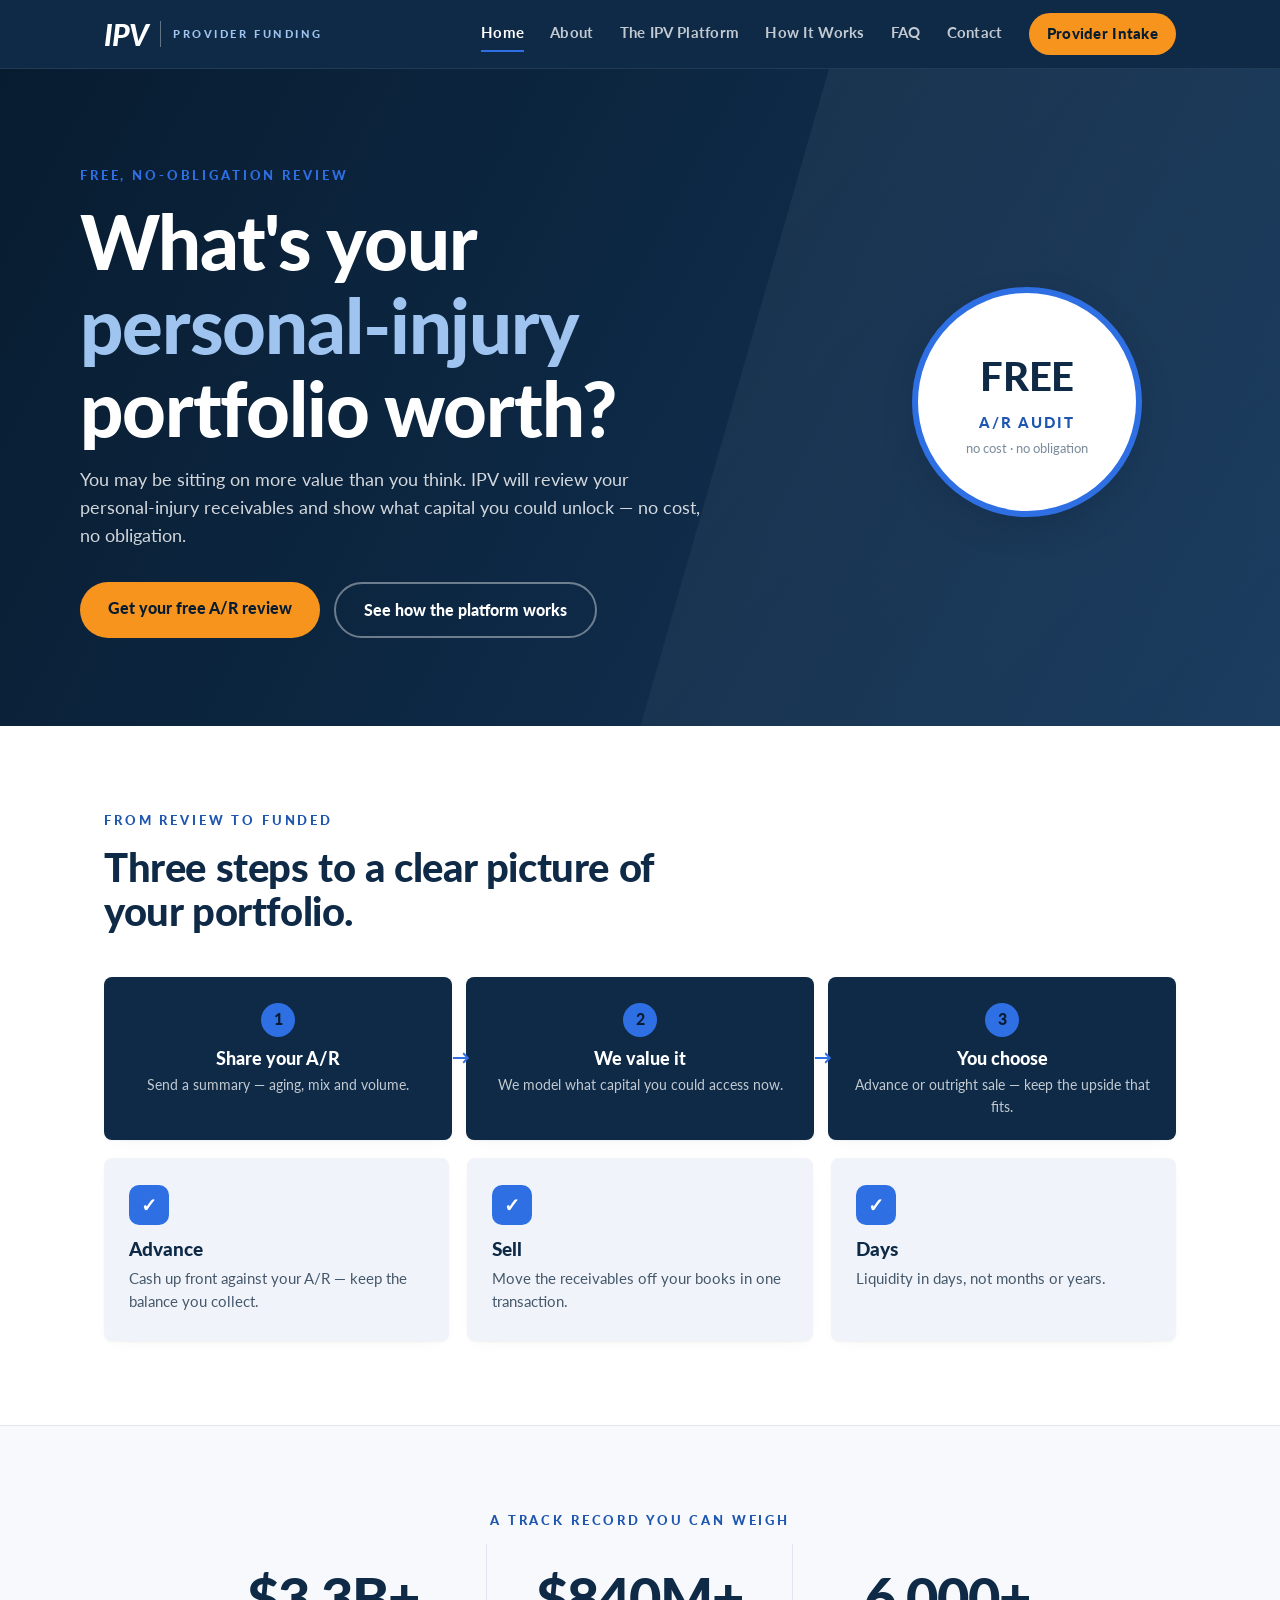
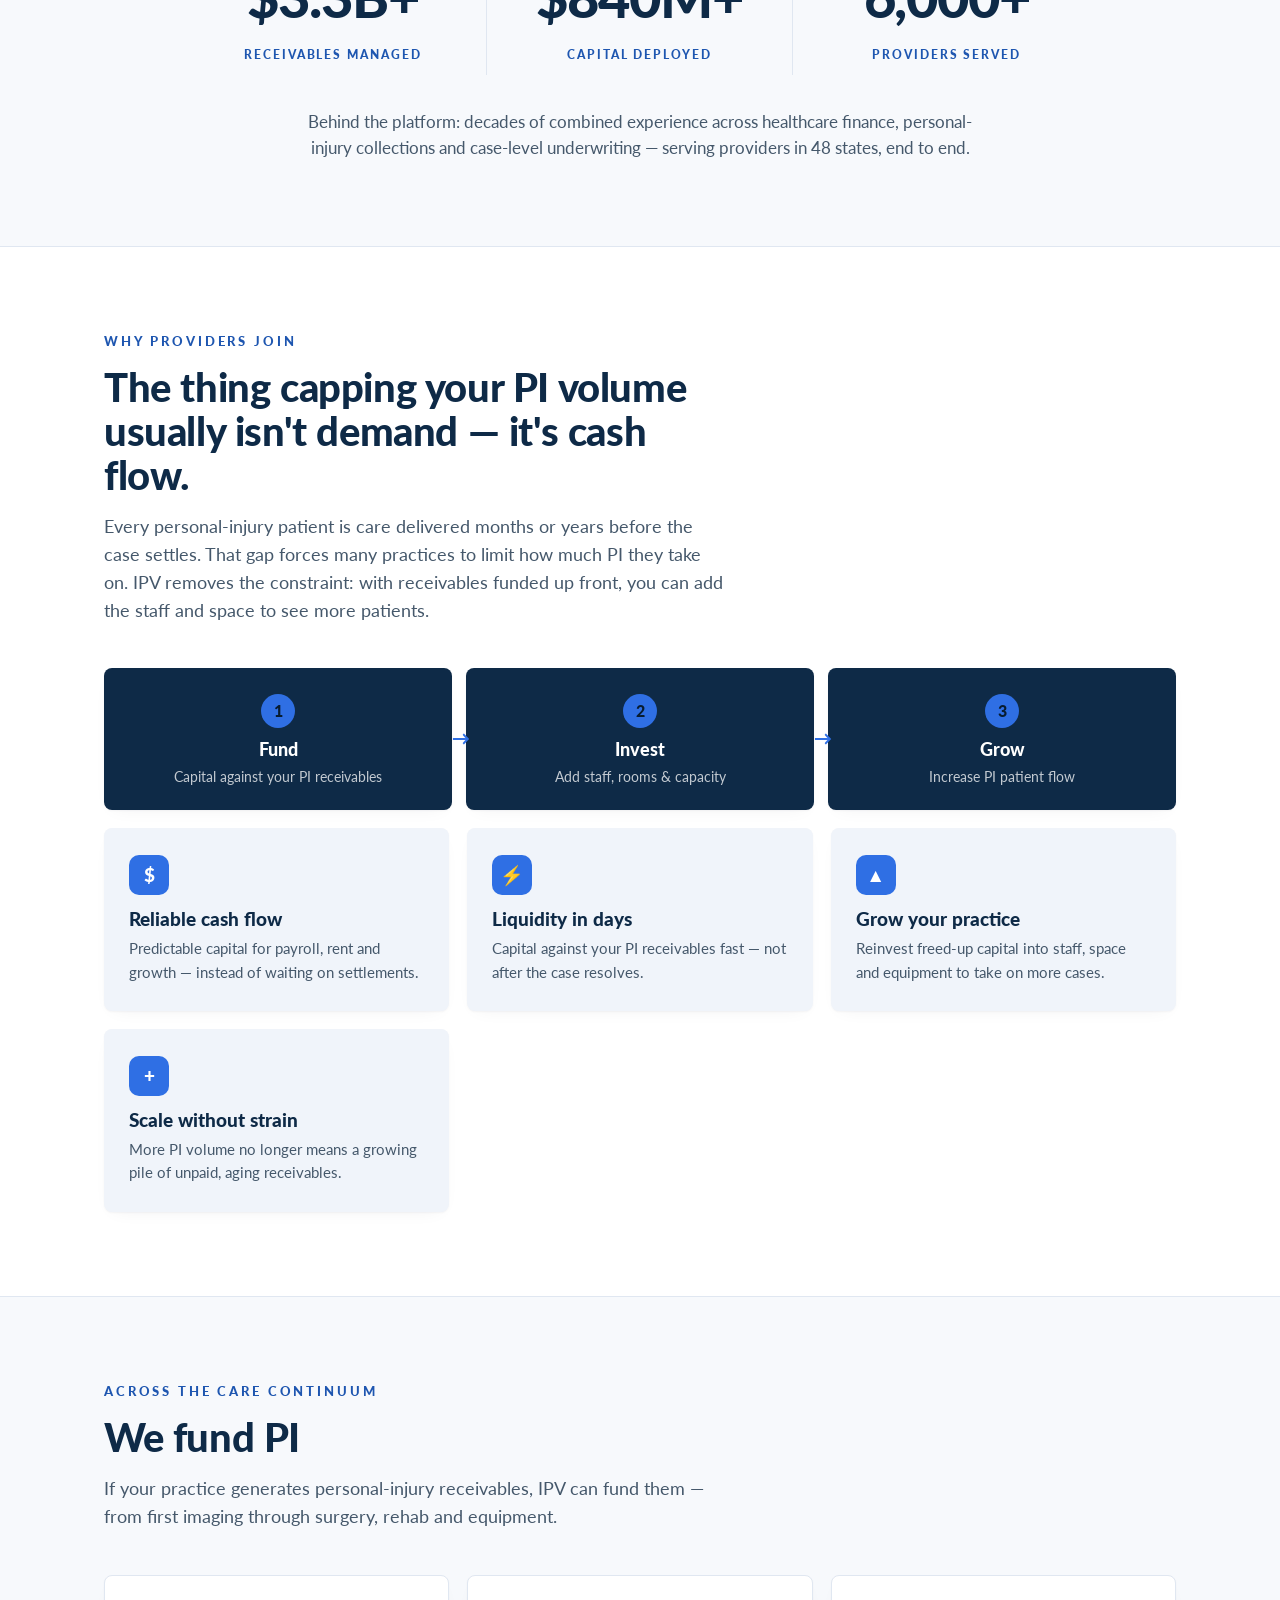
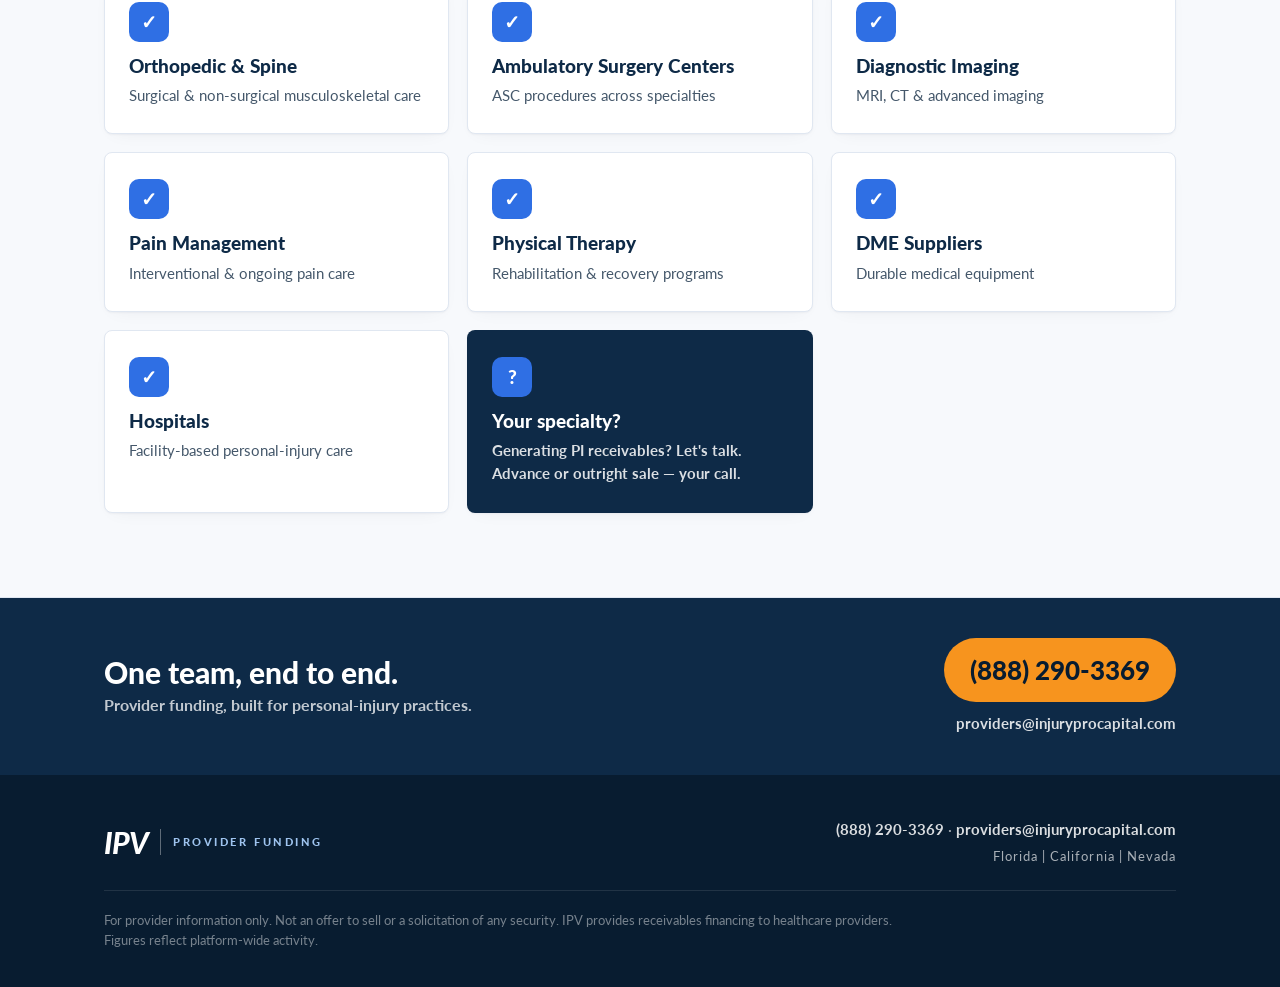
==== v2/index.html @ eb487a81 "add v2 preview (bank-like credibility pass from 2026-07-02 team call) Co-Authored-By: Claude Fable 5" ====
<!doctype html>
<html lang="en">
  <head>
    <meta charset="UTF-8" />
    <meta name="viewport" content="width=device-width, initial-scale=1.0" />
    <title>IPV — Provider Funding for Personal-Injury Practices</title>
    <!-- Preview build: keep search engines out until the real domain launches. Remove at launch. -->
    <meta name="robots" content="noindex, nofollow" />
    <meta name="description" content="IPV funds healthcare providers against verified personal-injury receivables and manages collection to settlement. Predictable cash flow, liquidity in days." />
    <link rel="preconnect" href="https://fonts.googleapis.com" />
    <link rel="preconnect" href="https://fonts.gstatic.com" crossorigin />
    <link href="https://fonts.googleapis.com/css2?family=Lato:ital,wght@0,400;0,700;0,900;1,700&display=swap" rel="stylesheet" />
    <link rel="icon" href="data:image/svg+xml,%3Csvg xmlns='http://www.w3.org/2000/svg' viewBox='0 0 32 32'%3E%3Crect width='32' height='32' rx='6' fill='%230E2A47'/%3E%3Ctext x='16' y='22' font-family='Lato,Arial,sans-serif' font-size='14' font-weight='900' fill='white' text-anchor='middle'%3EIPV%3C/text%3E%3C/svg%3E" />
    <script type="module" crossorigin src="./assets/index-DgS5HdBk.js"></script>
    <link rel="stylesheet" crossorigin href="./assets/index-qKD-iIcr.css">
  </head>
  <body>
    <div id="root"></div>
  </body>
</html>
---- v2/assets/index-qKD-iIcr.css ----
:root{--navy-900: #081c30;--navy-800: #0e2a47;--navy-700: #16385c;--navy-600: #1f4470;--blue-600: #1e56b0;--blue-500: #2f6fe4;--cyan-400: #9fc4ef;--cyan-500: #2f6fe4;--cyan-600: #1e56b0;--orange-500: #f7941e;--orange-600: #e07f0a;--ink-900: #14212e;--ink-600: #45586b;--ink-400: #7b8b9b;--panel-100: #f0f4fa;--panel-50: #f7f9fc;--line-200: #e0e7f1;--white: #ffffff;--radius: 8px;--shadow-card: 0 1px 2px rgba(8, 28, 48, .04), 0 6px 18px -10px rgba(8, 28, 48, .08);--shadow-pop: 0 12px 40px -12px rgba(8, 28, 48, .3);--max: 1120px}*{margin:0;padding:0;box-sizing:border-box}html{scroll-behavior:smooth}body{font-family:Lato,Helvetica Neue,Arial,sans-serif;color:var(--ink-900);background:var(--white);line-height:1.55;-webkit-font-smoothing:antialiased}img{max-width:100%;display:block}a{color:var(--cyan-600);text-decoration:none}a:hover{text-decoration:underline}.wrap{max-width:var(--max);margin:0 auto;padding:0 24px}.kicker{font-size:13px;font-weight:900;letter-spacing:.22em;text-transform:uppercase;color:var(--cyan-500);margin-bottom:14px}.kicker.on-light,.kicker.orange{color:var(--blue-600)}h1,h2,h3{line-height:1.1;font-weight:900}.display{font-size:clamp(44px,6.5vw,76px);color:var(--white);letter-spacing:-.015em}.display .em{color:var(--cyan-400)}.h2{font-size:clamp(28px,4vw,40px);color:var(--navy-800);letter-spacing:-.01em}.h2.on-dark{color:var(--white)}.lede{font-size:18px;color:var(--ink-600);max-width:62ch;margin-top:16px}.lede.on-dark{color:#ffffffd1}.nav{position:sticky;top:0;z-index:50;background:var(--navy-800);border-bottom:1px solid rgba(255,255,255,.08)}.nav-inner{max-width:var(--max);margin:0 auto;padding:0 24px;height:68px;display:flex;align-items:center;justify-content:space-between;gap:24px}.nav-links{display:flex;align-items:center;gap:26px;flex-wrap:wrap}.nav-links a{color:#ffffffbf;font-size:14.5px;font-weight:700;letter-spacing:.02em;text-decoration:none;padding:6px 0;border-bottom:2px solid transparent}.nav-links a:hover{color:var(--white);text-decoration:none}.nav-links a.active{color:var(--white);border-bottom-color:var(--cyan-500)}.nav-cta{background:var(--orange-500);color:var(--navy-900)!important;padding:10px 18px!important;border-radius:999px;border-bottom:none!important;font-weight:900!important;white-space:nowrap}.nav-cta:hover{background:#ffa63a}.logo{display:flex;align-items:center;gap:12px;text-decoration:none!important}.logo-mark{font-size:30px;font-weight:900;font-style:italic;color:var(--white);letter-spacing:-.03em;line-height:1}.logo-div{width:1px;height:26px;background:#ffffff59}.logo-tag{font-size:10.5px;font-weight:900;letter-spacing:.24em;color:var(--cyan-400);text-transform:uppercase}.hero{position:relative;background:linear-gradient(118deg,var(--navy-900) 0%,var(--navy-800) 55%,var(--navy-700) 100%);color:var(--white);overflow:hidden}.hero:after{content:"";position:absolute;top:-40%;right:-12%;width:55%;height:200%;background:linear-gradient(118deg,#ffffff0f,#ffffff03);transform:rotate(16deg);pointer-events:none}.hero-inner{position:relative;z-index:1;padding:96px 0 88px;display:grid;grid-template-columns:minmax(0,1.35fr) minmax(0,.65fr);gap:56px;align-items:center}.hero-badge{justify-self:center;background:var(--white);color:var(--navy-800);border-radius:50%;width:230px;height:230px;display:flex;flex-direction:column;align-items:center;justify-content:center;text-align:center;gap:4px;box-shadow:var(--shadow-pop);border:6px solid var(--blue-500)}.hero-badge .big{font-size:40px;font-weight:900;letter-spacing:-.01em}.hero-badge .mid{font-size:15px;font-weight:900;letter-spacing:.14em;color:var(--blue-600);text-transform:uppercase}.hero-badge .small{font-size:12.5px;color:var(--ink-400)}.btn-row{display:flex;gap:14px;margin-top:32px;flex-wrap:wrap}.btn{display:inline-block;font-weight:900;font-size:16px;border-radius:999px;padding:14px 28px;text-decoration:none!important;transition:transform .06s ease,background .15s ease}.btn:active{transform:translateY(1px)}.btn-primary{background:var(--orange-500);color:var(--navy-900)}.btn-primary:hover{background:#ffa63a}.btn-ghost{border:2px solid rgba(255,255,255,.4);color:var(--white)}.btn-ghost:hover{border-color:var(--white)}.btn-navy{background:var(--navy-800);color:var(--white)}.btn-navy:hover{background:var(--navy-700)}.section{padding:84px 0}.section.tint{background:var(--panel-50);border-top:1px solid var(--line-200);border-bottom:1px solid var(--line-200)}.section.dark{background:linear-gradient(118deg,var(--navy-900),var(--navy-800));color:var(--white)}.section-head{max-width:70ch;margin-bottom:44px}.steps{display:grid;grid-template-columns:repeat(auto-fit,minmax(200px,1fr));gap:14px;counter-reset:step}.step{position:relative;background:var(--navy-800);color:var(--white);border-radius:var(--radius);padding:26px 22px 22px;text-align:center;box-shadow:var(--shadow-card)}.step .n{width:34px;height:34px;border-radius:50%;background:var(--cyan-500);color:var(--navy-900);font-weight:900;display:flex;align-items:center;justify-content:center;margin:0 auto 12px}.step h3{font-size:18px;margin-bottom:6px}.step p{font-size:14px;color:#ffffffbf}.step+.step:before{content:"→";position:absolute;left:-14px;top:50%;transform:translateY(-50%);color:var(--blue-500);font-weight:900;font-size:18px}@media(max-width:720px){.step+.step:before{display:none}}.cards{display:grid;grid-template-columns:repeat(auto-fit,minmax(260px,1fr));gap:18px}.card{background:var(--white);border:1px solid var(--line-200);border-radius:var(--radius);padding:26px 24px;box-shadow:var(--shadow-card)}.card.tinted{background:var(--panel-100);border-color:transparent}.chip{width:40px;height:40px;border-radius:10px;background:var(--cyan-500);color:var(--white);font-size:19px;font-weight:900;display:flex;align-items:center;justify-content:center;margin-bottom:14px}.chip.orange{background:var(--orange-500)}.chip.navy{background:var(--navy-800)}.card h3{font-size:18.5px;color:var(--navy-800);margin-bottom:8px}.card p{font-size:15px;color:var(--ink-600)}.card.accent{background:var(--navy-800);border-color:transparent}.card.accent h3{color:var(--white)}.card.accent p{color:#ffffffd9;font-weight:700}.card.accent .chip{background:var(--blue-500)}.statband{background:var(--white);border:1px solid var(--line-200);border-top:3px solid var(--blue-600);border-radius:var(--radius);overflow:hidden;display:grid;grid-template-columns:repeat(auto-fit,minmax(160px,1fr));box-shadow:var(--shadow-card)}.stat{padding:34px 18px;text-align:center;border-right:1px solid var(--line-200)}.stat:last-child{border-right:none}.stat .v{font-size:clamp(30px,3.4vw,42px);font-weight:900;color:var(--navy-800);letter-spacing:-.01em}.stat .l{font-size:11.5px;font-weight:900;letter-spacing:.14em;text-transform:uppercase;color:var(--ink-400);margin-top:6px}.cred{text-align:center}.cred .cred-metrics{display:grid;grid-template-columns:repeat(auto-fit,minmax(220px,1fr));gap:0;max-width:920px;margin:0 auto}.cred .m{padding:10px 24px;border-right:1px solid var(--line-200)}.cred .m:last-child{border-right:none}.cred .m .v{font-size:clamp(40px,4.6vw,56px);font-weight:900;color:var(--navy-800);letter-spacing:-.02em}.cred .m .l{font-size:12px;font-weight:900;letter-spacing:.16em;text-transform:uppercase;color:var(--blue-600);margin-top:6px}.cred .cred-line{margin:34px auto 0;max-width:68ch;color:var(--ink-600);font-size:17px}@media(max-width:720px){.cred .m{border-right:none;padding:16px 24px}}.band{background:var(--navy-800);color:var(--white);border-radius:var(--radius) var(--radius) 0 0;padding:34px 34px 26px}.band h3{font-size:20px;margin-bottom:8px}.band p{color:#fffc;max-width:90ch}.band+.statband{border-radius:0 0 var(--radius) var(--radius);box-shadow:none;border-top:none}.cta{background:var(--navy-800);color:var(--white)}.cta-inner{max-width:var(--max);margin:0 auto;padding:40px 24px;display:flex;align-items:center;justify-content:space-between;gap:24px;flex-wrap:wrap}.cta h2{font-size:clamp(22px,3vw,30px)}.cta .sub{font-weight:700;margin-top:4px;font-size:15.5px;color:#ffffffbf}.cta-contact{text-align:right}.cta-contact .phone{display:inline-block;background:var(--orange-500);border-radius:999px;padding:12px 26px;font-size:clamp(20px,2.4vw,26px);font-weight:900}.cta-contact .phone a{color:var(--navy-900);text-decoration:none}.cta-contact .phone a:hover{text-decoration:none}.cta-contact .email{font-weight:700;font-size:15px;margin-top:10px}.cta-contact .email a{color:#ffffffd9}@media(max-width:640px){.cta-contact{text-align:left}}.prose{max-width:74ch}.prose h2{font-size:26px;color:var(--navy-800);margin:40px 0 14px}.prose h2:first-child{margin-top:0}.prose p{margin-bottom:16px;font-size:17px;color:var(--ink-600)}.prose p.pull{font-size:21px;font-weight:700;color:var(--navy-800);border-left:4px solid var(--orange-500);padding-left:18px}.panels{display:grid;grid-template-columns:repeat(auto-fit,minmax(280px,1fr));gap:18px}.panel{border-radius:var(--radius);padding:30px 26px;background:var(--white);border:1px solid var(--line-200);box-shadow:var(--shadow-card)}.panel .label{font-size:12px;font-weight:900;letter-spacing:.2em;text-transform:uppercase;color:var(--orange-600);margin-bottom:12px}.panel h3{font-size:21px;color:var(--navy-800);margin-bottom:10px}.panel p{color:var(--ink-600);font-size:15.5px}.panel.problem{border-top:4px solid var(--navy-800)}.panel.solution{border-top:4px solid var(--cyan-500)}.panel.upside{border-top:4px solid var(--orange-500)}.form-grid{display:grid;grid-template-columns:1fr 1fr;gap:18px;max-width:780px}.form-grid .full{grid-column:1 / -1}@media(max-width:640px){.form-grid{grid-template-columns:1fr}}.field label{display:block;font-size:13px;font-weight:900;letter-spacing:.06em;text-transform:uppercase;color:var(--navy-800);margin-bottom:6px}.field input,.field textarea{width:100%;font:inherit;font-size:15.5px;padding:12px 14px;border:1.5px solid var(--line-200);border-radius:8px;background:var(--white);color:var(--ink-900)}.field input:focus,.field textarea:focus{outline:none;border-color:var(--cyan-500);box-shadow:0 0 0 3px #29b6f62e}.field textarea{min-height:110px;resize:vertical}.form-note{margin-top:18px;padding:16px 18px;background:var(--panel-100);border-left:4px solid var(--cyan-500);border-radius:6px;font-size:14.5px;color:var(--ink-600);max-width:780px}.faq{max-width:820px}.faq details{border:1px solid var(--line-200);border-radius:var(--radius);background:var(--white);padding:0;margin-bottom:12px;box-shadow:var(--shadow-card);overflow:hidden}.faq summary{cursor:pointer;list-style:none;padding:18px 22px;font-weight:900;font-size:16.5px;color:var(--navy-800);display:flex;justify-content:space-between;align-items:center;gap:16px}.faq summary::-webkit-details-marker{display:none}.faq summary:after{content:"+";font-size:22px;color:var(--cyan-600);font-weight:400}.faq details[open] summary:after{content:"–"}.faq details p{padding:0 22px 18px;color:var(--ink-600);font-size:15.5px}.info-box{background:var(--navy-800);color:var(--white);border-radius:var(--radius);padding:40px 38px;max-width:560px;box-shadow:var(--shadow-pop)}.info-box h3{font-size:22px;margin-bottom:18px}.info-row{display:flex;gap:14px;align-items:baseline;margin-bottom:14px;font-size:17px}.info-row .k{font-size:11.5px;font-weight:900;letter-spacing:.16em;text-transform:uppercase;color:var(--cyan-400);min-width:74px}.info-row a{color:var(--white);font-weight:700}.footer{background:var(--navy-900);color:#ffffffa6}.footer-inner{max-width:var(--max);margin:0 auto;padding:44px 24px 36px}.footer-top{display:flex;justify-content:space-between;align-items:center;gap:24px;flex-wrap:wrap;padding-bottom:24px;border-bottom:1px solid rgba(255,255,255,.1)}.footer-contact{font-size:14.5px;text-align:right}.footer-contact a{color:#ffffffd9;font-weight:700}.footer-regions{font-size:13px;letter-spacing:.08em;margin-top:4px}.footer-disclaimer{padding-top:20px;font-size:12.5px;line-height:1.6;color:#ffffff73;max-width:100ch}@media(max-width:880px){.hero-inner{grid-template-columns:1fr;padding:64px 0 60px}.hero-badge{display:none}.nav-inner{height:auto;padding:12px 24px;flex-wrap:wrap}}
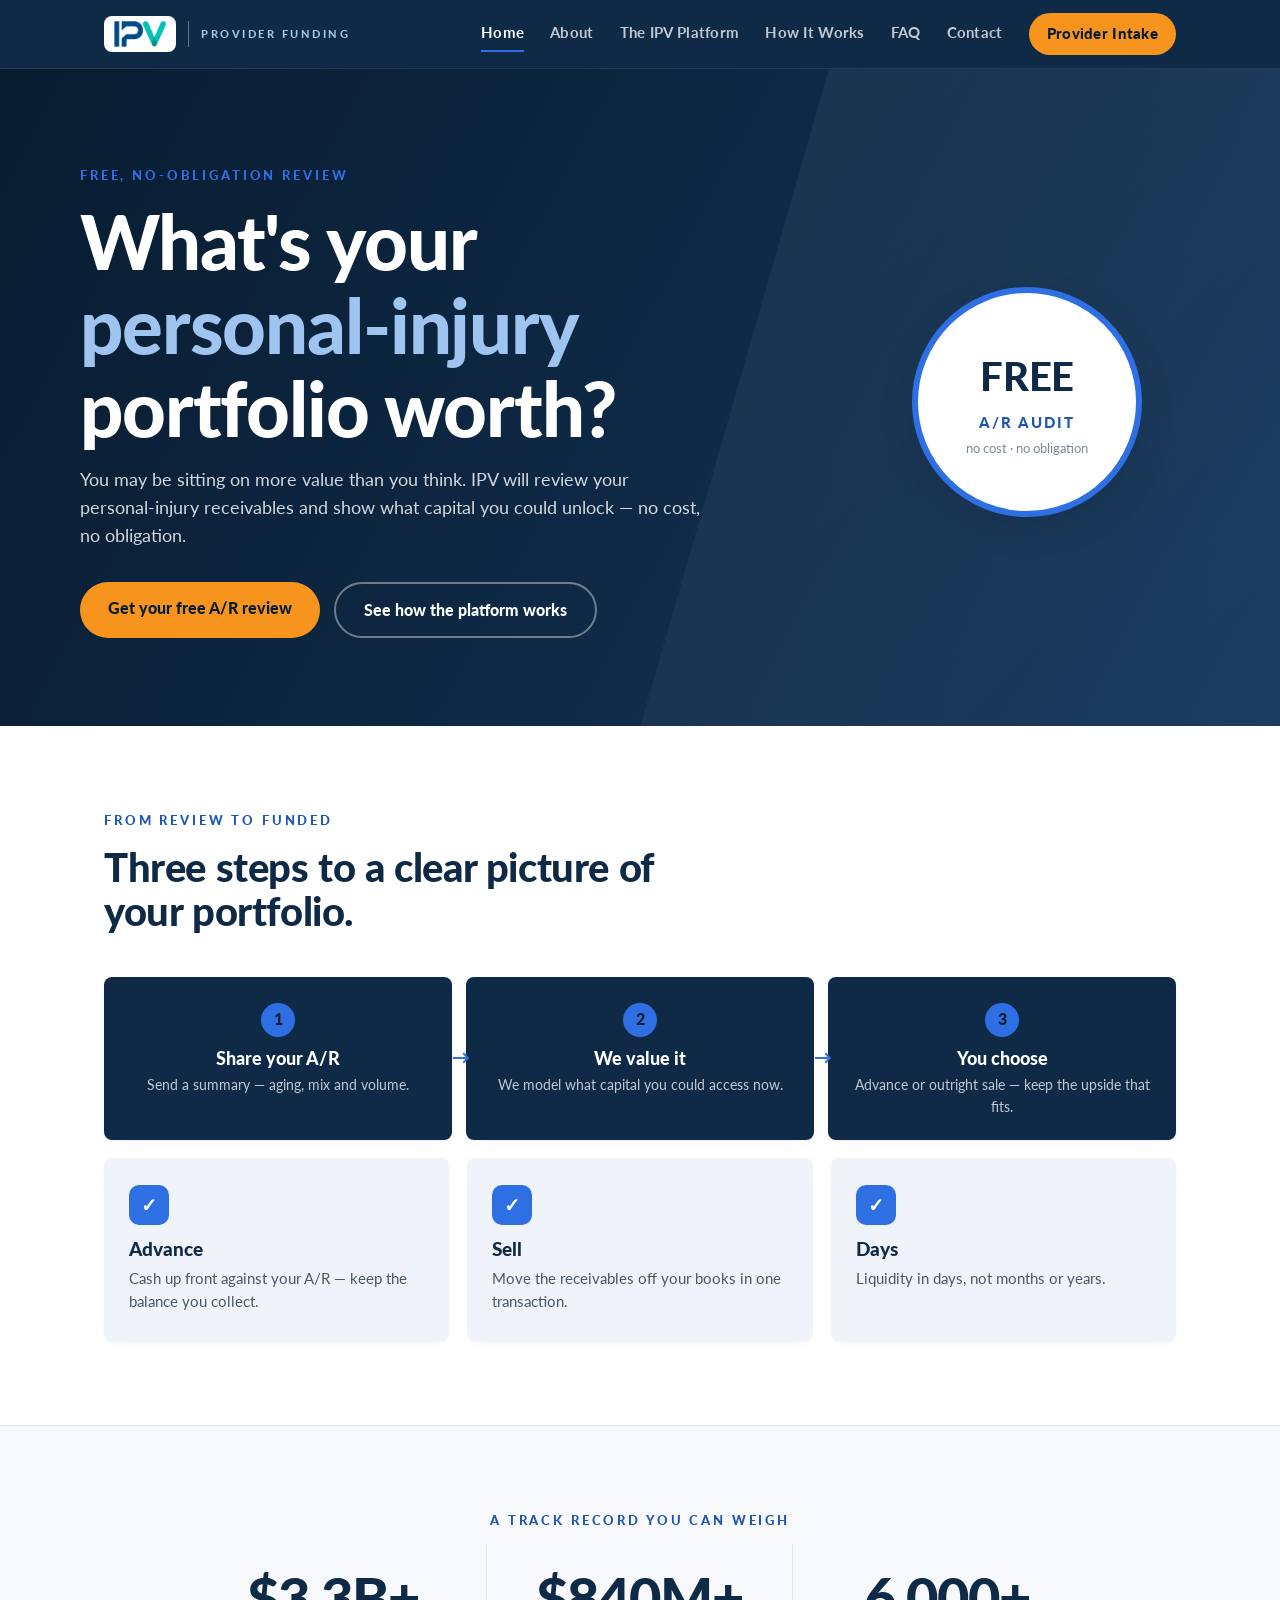
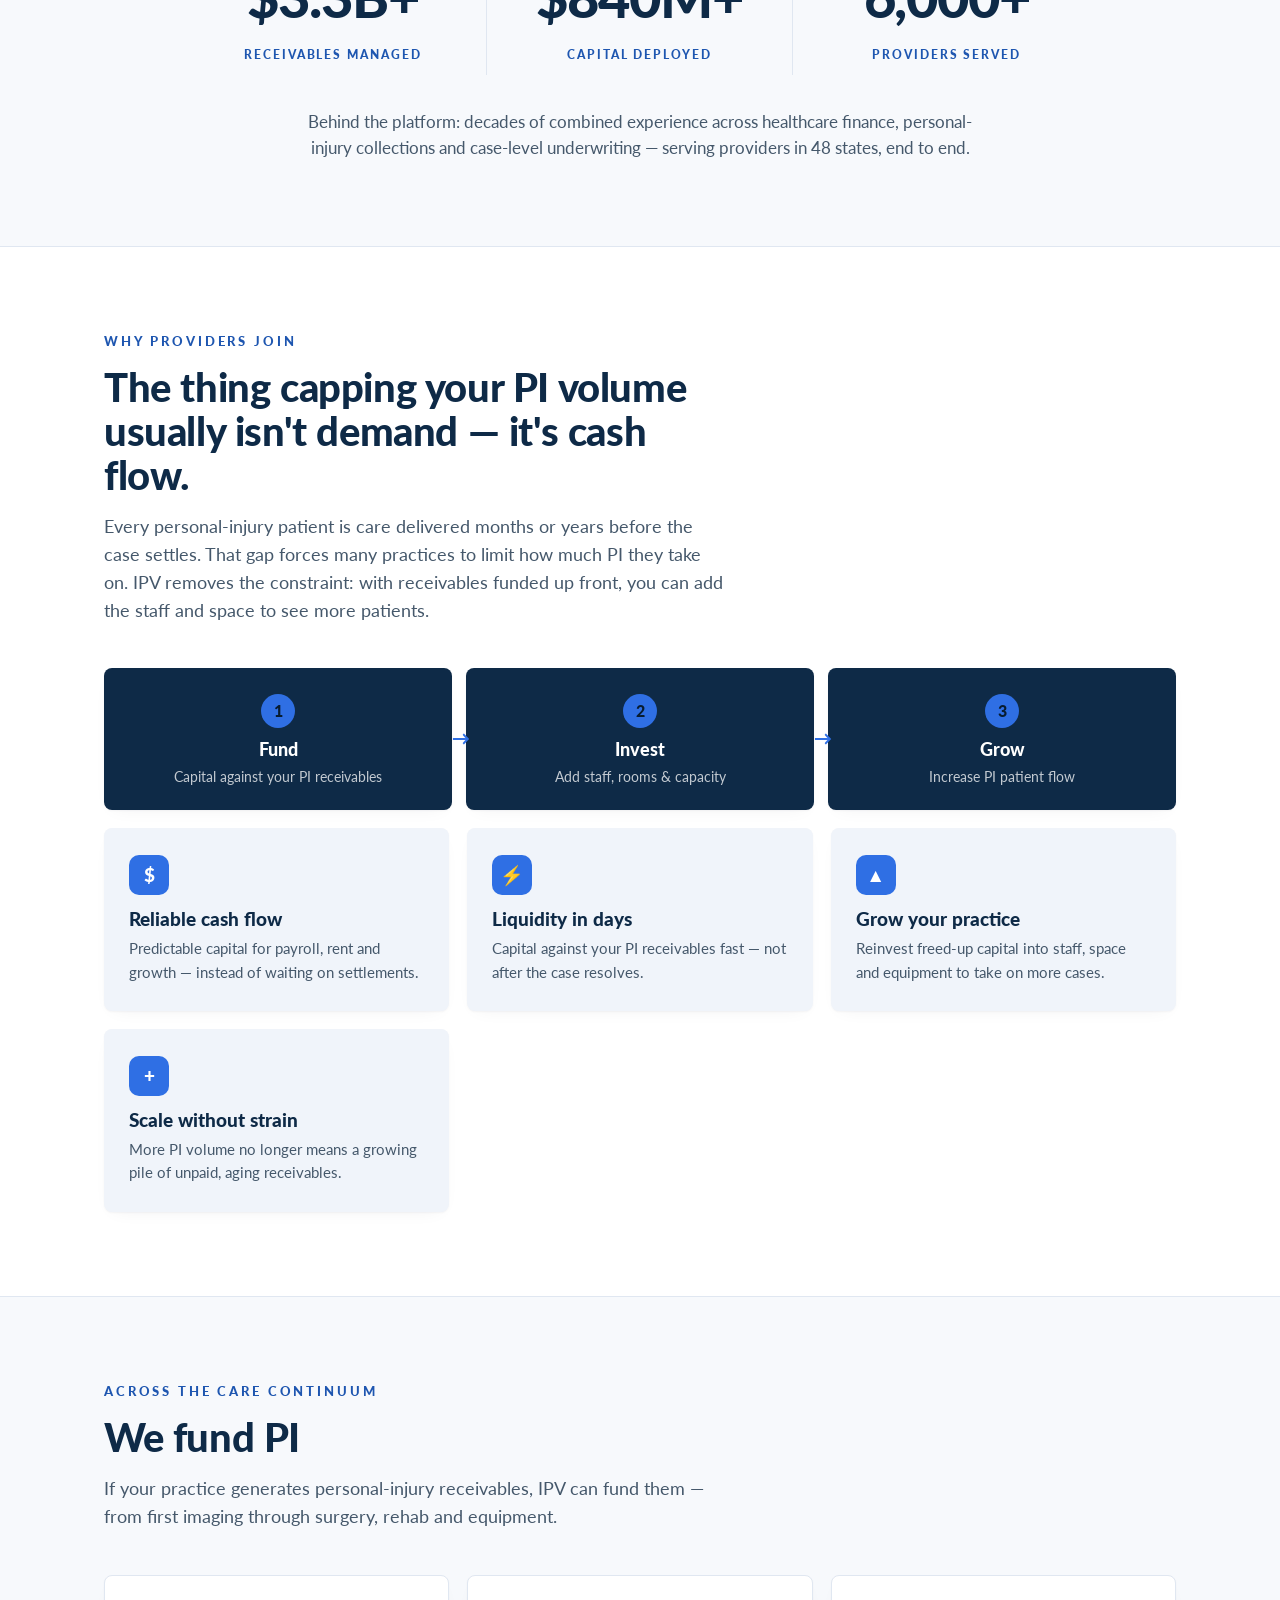
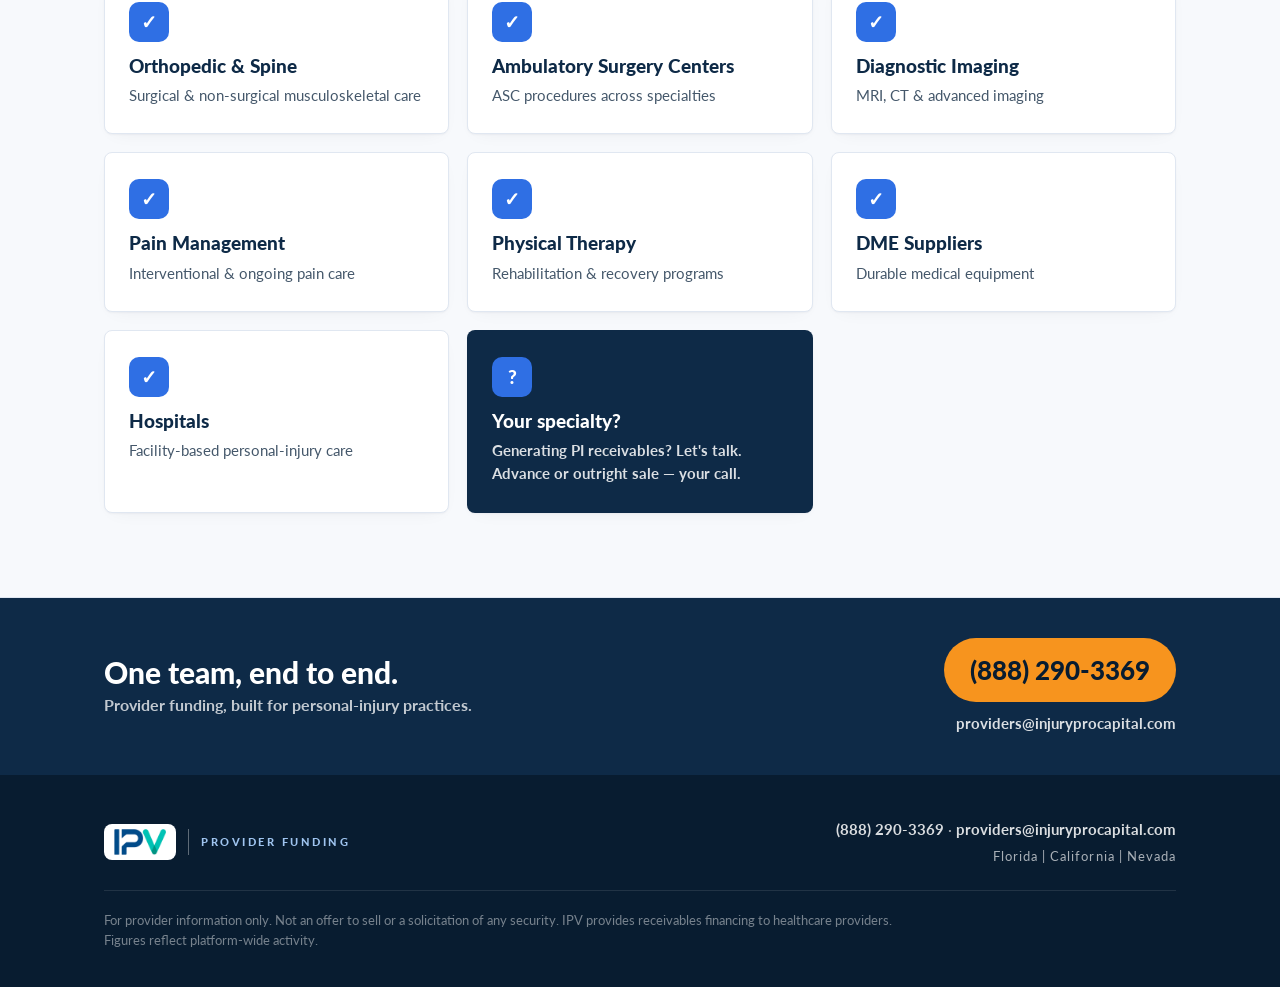
==== commit 892eeb91: "splash gate at root (pending client approval); v2+logo build at /v2/ Co-Authored-By: Claude Fable 5 " ====
--- a/v2/index.html
+++ b/v2/index.html
@@ -10,9 +10,9 @@
     <link rel="preconnect" href="https://fonts.googleapis.com" />
     <link rel="preconnect" href="https://fonts.gstatic.com" crossorigin />
     <link href="https://fonts.googleapis.com/css2?family=Lato:ital,wght@0,400;0,700;0,900;1,700&display=swap" rel="stylesheet" />
-    <link rel="icon" href="data:image/svg+xml,%3Csvg xmlns='http://www.w3.org/2000/svg' viewBox='0 0 32 32'%3E%3Crect width='32' height='32' rx='6' fill='%230E2A47'/%3E%3Ctext x='16' y='22' font-family='Lato,Arial,sans-serif' font-size='14' font-weight='900' fill='white' text-anchor='middle'%3EIPV%3C/text%3E%3C/svg%3E" />
-    <script type="module" crossorigin src="./assets/index-DgS5HdBk.js"></script>
-    <link rel="stylesheet" crossorigin href="./assets/index-qKD-iIcr.css">
+    <link rel="icon" type="image/png" href="./favicon.png" />
+    <script type="module" crossorigin src="./assets/index-C9nj7sQJ.js"></script>
+    <link rel="stylesheet" crossorigin href="./assets/index-Cun9yzfp.css">
   </head>
   <body>
     <div id="root"></div>
--- a/v2/assets/index-Cun9yzfp.css
+++ b/v2/assets/index-Cun9yzfp.css
@@ -0,0 +1 @@
+:root{--navy-900: #081c30;--navy-800: #0e2a47;--navy-700: #16385c;--navy-600: #1f4470;--blue-600: #1e56b0;--blue-500: #2f6fe4;--cyan-400: #9fc4ef;--cyan-500: #2f6fe4;--cyan-600: #1e56b0;--orange-500: #f7941e;--orange-600: #e07f0a;--ink-900: #14212e;--ink-600: #45586b;--ink-400: #7b8b9b;--panel-100: #f0f4fa;--panel-50: #f7f9fc;--line-200: #e0e7f1;--white: #ffffff;--radius: 8px;--shadow-card: 0 1px 2px rgba(8, 28, 48, .04), 0 6px 18px -10px rgba(8, 28, 48, .08);--shadow-pop: 0 12px 40px -12px rgba(8, 28, 48, .3);--max: 1120px}*{margin:0;padding:0;box-sizing:border-box}html{scroll-behavior:smooth}body{font-family:Lato,Helvetica Neue,Arial,sans-serif;color:var(--ink-900);background:var(--white);line-height:1.55;-webkit-font-smoothing:antialiased}img{max-width:100%;display:block}a{color:var(--cyan-600);text-decoration:none}a:hover{text-decoration:underline}.wrap{max-width:var(--max);margin:0 auto;padding:0 24px}.kicker{font-size:13px;font-weight:900;letter-spacing:.22em;text-transform:uppercase;color:var(--cyan-500);margin-bottom:14px}.kicker.on-light,.kicker.orange{color:var(--blue-600)}h1,h2,h3{line-height:1.1;font-weight:900}.display{font-size:clamp(44px,6.5vw,76px);color:var(--white);letter-spacing:-.015em}.display .em{color:var(--cyan-400)}.h2{font-size:clamp(28px,4vw,40px);color:var(--navy-800);letter-spacing:-.01em}.h2.on-dark{color:var(--white)}.lede{font-size:18px;color:var(--ink-600);max-width:62ch;margin-top:16px}.lede.on-dark{color:#ffffffd1}.nav{position:sticky;top:0;z-index:50;background:var(--navy-800);border-bottom:1px solid rgba(255,255,255,.08)}.nav-inner{max-width:var(--max);margin:0 auto;padding:0 24px;height:68px;display:flex;align-items:center;justify-content:space-between;gap:24px}.nav-links{display:flex;align-items:center;gap:26px;flex-wrap:wrap}.nav-links a{color:#ffffffbf;font-size:14.5px;font-weight:700;letter-spacing:.02em;text-decoration:none;padding:6px 0;border-bottom:2px solid transparent}.nav-links a:hover{color:var(--white);text-decoration:none}.nav-links a.active{color:var(--white);border-bottom-color:var(--cyan-500)}.nav-cta{background:var(--orange-500);color:var(--navy-900)!important;padding:10px 18px!important;border-radius:999px;border-bottom:none!important;font-weight:900!important;white-space:nowrap}.nav-cta:hover{background:#ffa63a}.logo{display:flex;align-items:center;gap:12px;text-decoration:none!important}.logo-chip{background:var(--white);border-radius:8px;padding:5px 10px;display:flex;align-items:center}.logo-chip img{height:26px;width:auto;display:block}.logo-mark{font-size:30px;font-weight:900;font-style:italic;color:var(--white);letter-spacing:-.03em;line-height:1}.logo-div{width:1px;height:26px;background:#ffffff59}.logo-tag{font-size:10.5px;font-weight:900;letter-spacing:.24em;color:var(--cyan-400);text-transform:uppercase}.hero{position:relative;background:linear-gradient(118deg,var(--navy-900) 0%,var(--navy-800) 55%,var(--navy-700) 100%);color:var(--white);overflow:hidden}.hero:after{content:"";position:absolute;top:-40%;right:-12%;width:55%;height:200%;background:linear-gradient(118deg,#ffffff0f,#ffffff03);transform:rotate(16deg);pointer-events:none}.hero-inner{position:relative;z-index:1;padding:96px 0 88px;display:grid;grid-template-columns:minmax(0,1.35fr) minmax(0,.65fr);gap:56px;align-items:center}.hero-badge{justify-self:center;background:var(--white);color:var(--navy-800);border-radius:50%;width:230px;height:230px;display:flex;flex-direction:column;align-items:center;justify-content:center;text-align:center;gap:4px;box-shadow:var(--shadow-pop);border:6px solid var(--blue-500)}.hero-badge .big{font-size:40px;font-weight:900;letter-spacing:-.01em}.hero-badge .mid{font-size:15px;font-weight:900;letter-spacing:.14em;color:var(--blue-600);text-transform:uppercase}.hero-badge .small{font-size:12.5px;color:var(--ink-400)}.btn-row{display:flex;gap:14px;margin-top:32px;flex-wrap:wrap}.btn{display:inline-block;font-weight:900;font-size:16px;border-radius:999px;padding:14px 28px;text-decoration:none!important;transition:transform .06s ease,background .15s ease}.btn:active{transform:translateY(1px)}.btn-primary{background:var(--orange-500);color:var(--navy-900)}.btn-primary:hover{background:#ffa63a}.btn-ghost{border:2px solid rgba(255,255,255,.4);color:var(--white)}.btn-ghost:hover{border-color:var(--white)}.btn-navy{background:var(--navy-800);color:var(--white)}.btn-navy:hover{background:var(--navy-700)}.section{padding:84px 0}.section.tint{background:var(--panel-50);border-top:1px solid var(--line-200);border-bottom:1px solid var(--line-200)}.section.dark{background:linear-gradient(118deg,var(--navy-900),var(--navy-800));color:var(--white)}.section-head{max-width:70ch;margin-bottom:44px}.steps{display:grid;grid-template-columns:repeat(auto-fit,minmax(200px,1fr));gap:14px;counter-reset:step}.step{position:relative;background:var(--navy-800);color:var(--white);border-radius:var(--radius);padding:26px 22px 22px;text-align:center;box-shadow:var(--shadow-card)}.step .n{width:34px;height:34px;border-radius:50%;background:var(--cyan-500);color:var(--navy-900);font-weight:900;display:flex;align-items:center;justify-content:center;margin:0 auto 12px}.step h3{font-size:18px;margin-bottom:6px}.step p{font-size:14px;color:#ffffffbf}.step+.step:before{content:"→";position:absolute;left:-14px;top:50%;transform:translateY(-50%);color:var(--blue-500);font-weight:900;font-size:18px}@media(max-width:720px){.step+.step:before{display:none}}.cards{display:grid;grid-template-columns:repeat(auto-fit,minmax(260px,1fr));gap:18px}.card{background:var(--white);border:1px solid var(--line-200);border-radius:var(--radius);padding:26px 24px;box-shadow:var(--shadow-card)}.card.tinted{background:var(--panel-100);border-color:transparent}.chip{width:40px;height:40px;border-radius:10px;background:var(--cyan-500);color:var(--white);font-size:19px;font-weight:900;display:flex;align-items:center;justify-content:center;margin-bottom:14px}.chip.orange{background:var(--orange-500)}.chip.navy{background:var(--navy-800)}.card h3{font-size:18.5px;color:var(--navy-800);margin-bottom:8px}.card p{font-size:15px;color:var(--ink-600)}.card.accent{background:var(--navy-800);border-color:transparent}.card.accent h3{color:var(--white)}.card.accent p{color:#ffffffd9;font-weight:700}.card.accent .chip{background:var(--blue-500)}.statband{background:var(--white);border:1px solid var(--line-200);border-top:3px solid var(--blue-600);border-radius:var(--radius);overflow:hidden;display:grid;grid-template-columns:repeat(auto-fit,minmax(160px,1fr));box-shadow:var(--shadow-card)}.stat{padding:34px 18px;text-align:center;border-right:1px solid var(--line-200)}.stat:last-child{border-right:none}.stat .v{font-size:clamp(30px,3.4vw,42px);font-weight:900;color:var(--navy-800);letter-spacing:-.01em}.stat .l{font-size:11.5px;font-weight:900;letter-spacing:.14em;text-transform:uppercase;color:var(--ink-400);margin-top:6px}.cred{text-align:center}.cred .cred-metrics{display:grid;grid-template-columns:repeat(auto-fit,minmax(220px,1fr));gap:0;max-width:920px;margin:0 auto}.cred .m{padding:10px 24px;border-right:1px solid var(--line-200)}.cred .m:last-child{border-right:none}.cred .m .v{font-size:clamp(40px,4.6vw,56px);font-weight:900;color:var(--navy-800);letter-spacing:-.02em}.cred .m .l{font-size:12px;font-weight:900;letter-spacing:.16em;text-transform:uppercase;color:var(--blue-600);margin-top:6px}.cred .cred-line{margin:34px auto 0;max-width:68ch;color:var(--ink-600);font-size:17px}@media(max-width:720px){.cred .m{border-right:none;padding:16px 24px}}.band{background:var(--navy-800);color:var(--white);border-radius:var(--radius) var(--radius) 0 0;padding:34px 34px 26px}.band h3{font-size:20px;margin-bottom:8px}.band p{color:#fffc;max-width:90ch}.band+.statband{border-radius:0 0 var(--radius) var(--radius);box-shadow:none;border-top:none}.cta{background:var(--navy-800);color:var(--white)}.cta-inner{max-width:var(--max);margin:0 auto;padding:40px 24px;display:flex;align-items:center;justify-content:space-between;gap:24px;flex-wrap:wrap}.cta h2{font-size:clamp(22px,3vw,30px)}.cta .sub{font-weight:700;margin-top:4px;font-size:15.5px;color:#ffffffbf}.cta-contact{text-align:right}.cta-contact .phone{display:inline-block;background:var(--orange-500);border-radius:999px;padding:12px 26px;font-size:clamp(20px,2.4vw,26px);font-weight:900}.cta-contact .phone a{color:var(--navy-900);text-decoration:none}.cta-contact .phone a:hover{text-decoration:none}.cta-contact .email{font-weight:700;font-size:15px;margin-top:10px}.cta-contact .email a{color:#ffffffd9}@media(max-width:640px){.cta-contact{text-align:left}}.prose{max-width:74ch}.prose h2{font-size:26px;color:var(--navy-800);margin:40px 0 14px}.prose h2:first-child{margin-top:0}.prose p{margin-bottom:16px;font-size:17px;color:var(--ink-600)}.prose p.pull{font-size:21px;font-weight:700;color:var(--navy-800);border-left:4px solid var(--orange-500);padding-left:18px}.panels{display:grid;grid-template-columns:repeat(auto-fit,minmax(280px,1fr));gap:18px}.panel{border-radius:var(--radius);padding:30px 26px;background:var(--white);border:1px solid var(--line-200);box-shadow:var(--shadow-card)}.panel .label{font-size:12px;font-weight:900;letter-spacing:.2em;text-transform:uppercase;color:var(--orange-600);margin-bottom:12px}.panel h3{font-size:21px;color:var(--navy-800);margin-bottom:10px}.panel p{color:var(--ink-600);font-size:15.5px}.panel.problem{border-top:4px solid var(--navy-800)}.panel.solution{border-top:4px solid var(--cyan-500)}.panel.upside{border-top:4px solid var(--orange-500)}.form-grid{display:grid;grid-template-columns:1fr 1fr;gap:18px;max-width:780px}.form-grid .full{grid-column:1 / -1}@media(max-width:640px){.form-grid{grid-template-columns:1fr}}.field label{display:block;font-size:13px;font-weight:900;letter-spacing:.06em;text-transform:uppercase;color:var(--navy-800);margin-bottom:6px}.field input,.field textarea{width:100%;font:inherit;font-size:15.5px;padding:12px 14px;border:1.5px solid var(--line-200);border-radius:8px;background:var(--white);color:var(--ink-900)}.field input:focus,.field textarea:focus{outline:none;border-color:var(--cyan-500);box-shadow:0 0 0 3px #29b6f62e}.field textarea{min-height:110px;resize:vertical}.form-note{margin-top:18px;padding:16px 18px;background:var(--panel-100);border-left:4px solid var(--cyan-500);border-radius:6px;font-size:14.5px;color:var(--ink-600);max-width:780px}.faq{max-width:820px}.faq details{border:1px solid var(--line-200);border-radius:var(--radius);background:var(--white);padding:0;margin-bottom:12px;box-shadow:var(--shadow-card);overflow:hidden}.faq summary{cursor:pointer;list-style:none;padding:18px 22px;font-weight:900;font-size:16.5px;color:var(--navy-800);display:flex;justify-content:space-between;align-items:center;gap:16px}.faq summary::-webkit-details-marker{display:none}.faq summary:after{content:"+";font-size:22px;color:var(--cyan-600);font-weight:400}.faq details[open] summary:after{content:"–"}.faq details p{padding:0 22px 18px;color:var(--ink-600);font-size:15.5px}.info-box{background:var(--navy-800);color:var(--white);border-radius:var(--radius);padding:40px 38px;max-width:560px;box-shadow:var(--shadow-pop)}.info-box h3{font-size:22px;margin-bottom:18px}.info-row{display:flex;gap:14px;align-items:baseline;margin-bottom:14px;font-size:17px}.info-row .k{font-size:11.5px;font-weight:900;letter-spacing:.16em;text-transform:uppercase;color:var(--cyan-400);min-width:74px}.info-row a{color:var(--white);font-weight:700}.footer{background:var(--navy-900);color:#ffffffa6}.footer-inner{max-width:var(--max);margin:0 auto;padding:44px 24px 36px}.footer-top{display:flex;justify-content:space-between;align-items:center;gap:24px;flex-wrap:wrap;padding-bottom:24px;border-bottom:1px solid rgba(255,255,255,.1)}.footer-contact{font-size:14.5px;text-align:right}.footer-contact a{color:#ffffffd9;font-weight:700}.footer-regions{font-size:13px;letter-spacing:.08em;margin-top:4px}.footer-disclaimer{padding-top:20px;font-size:12.5px;line-height:1.6;color:#ffffff73;max-width:100ch}@media(max-width:880px){.hero-inner{grid-template-columns:1fr;padding:64px 0 60px}.hero-badge{display:none}.nav-inner{height:auto;padding:12px 24px;flex-wrap:wrap}}
